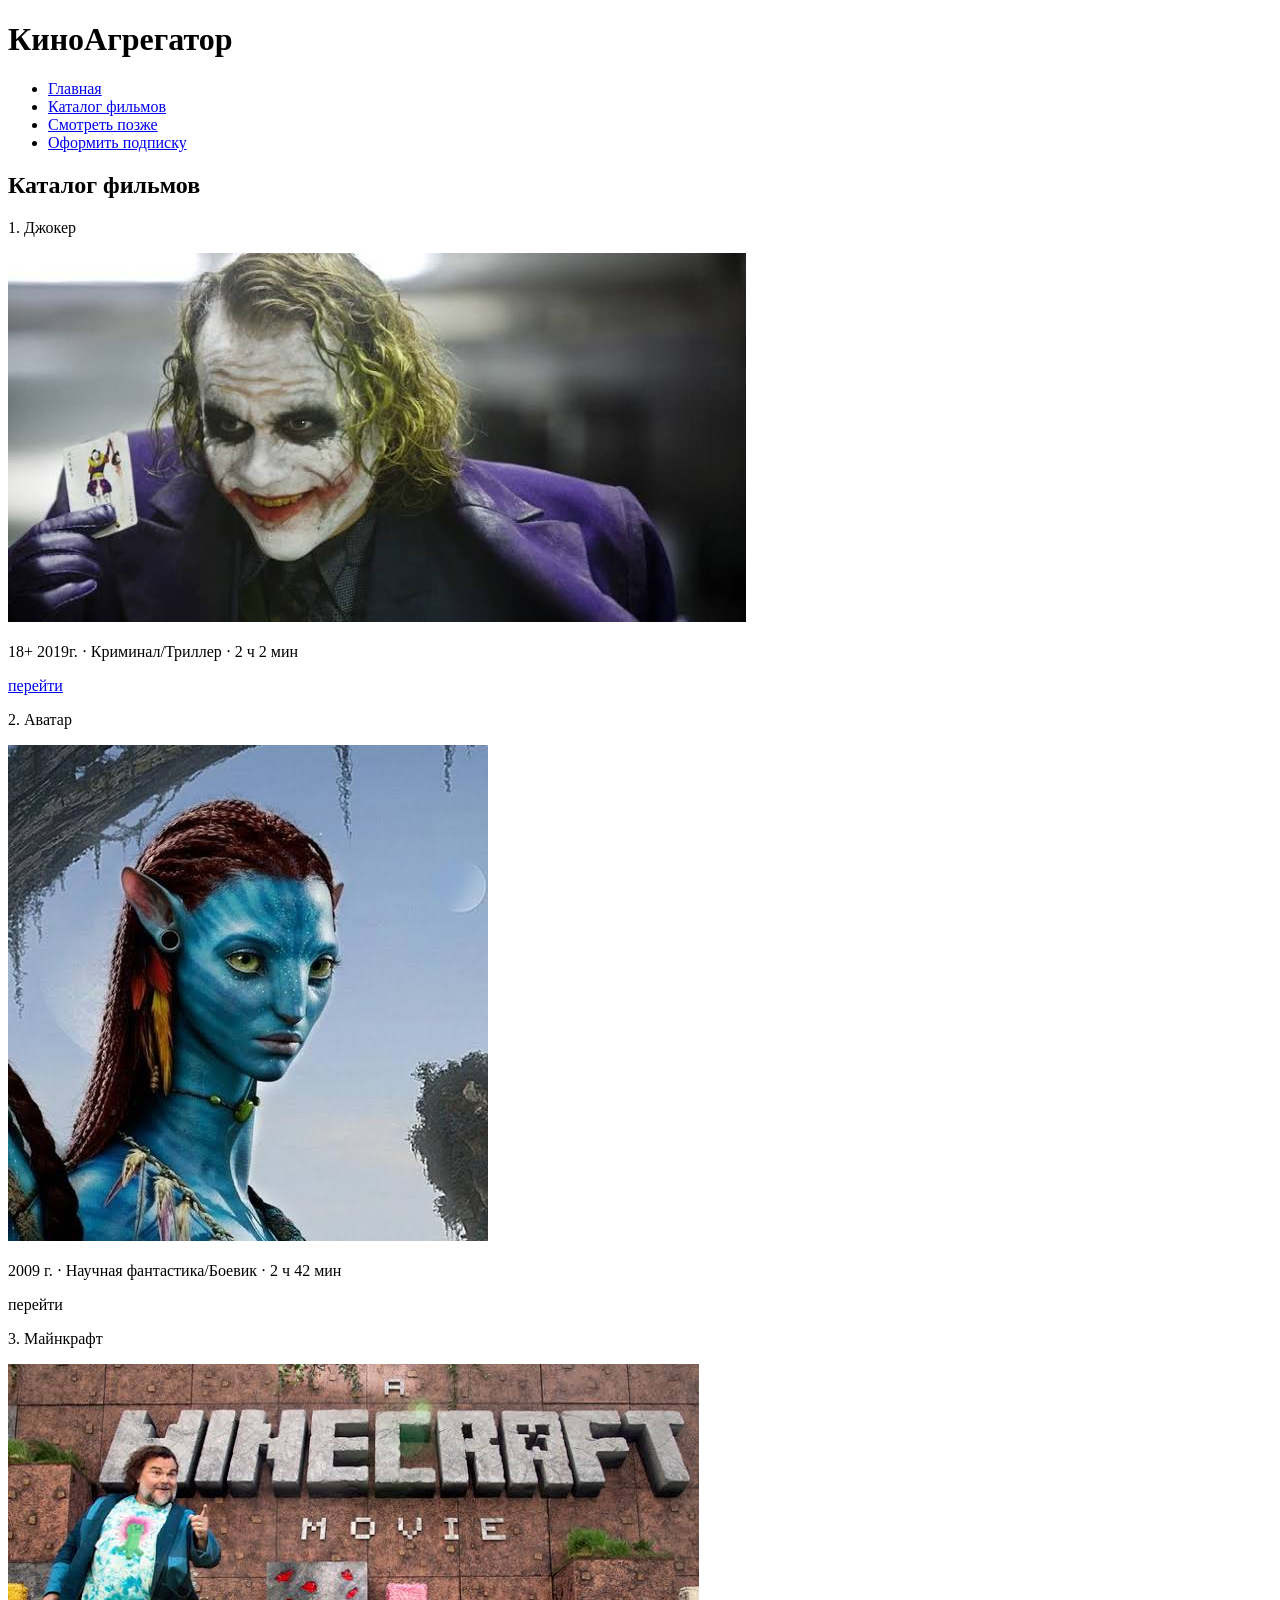
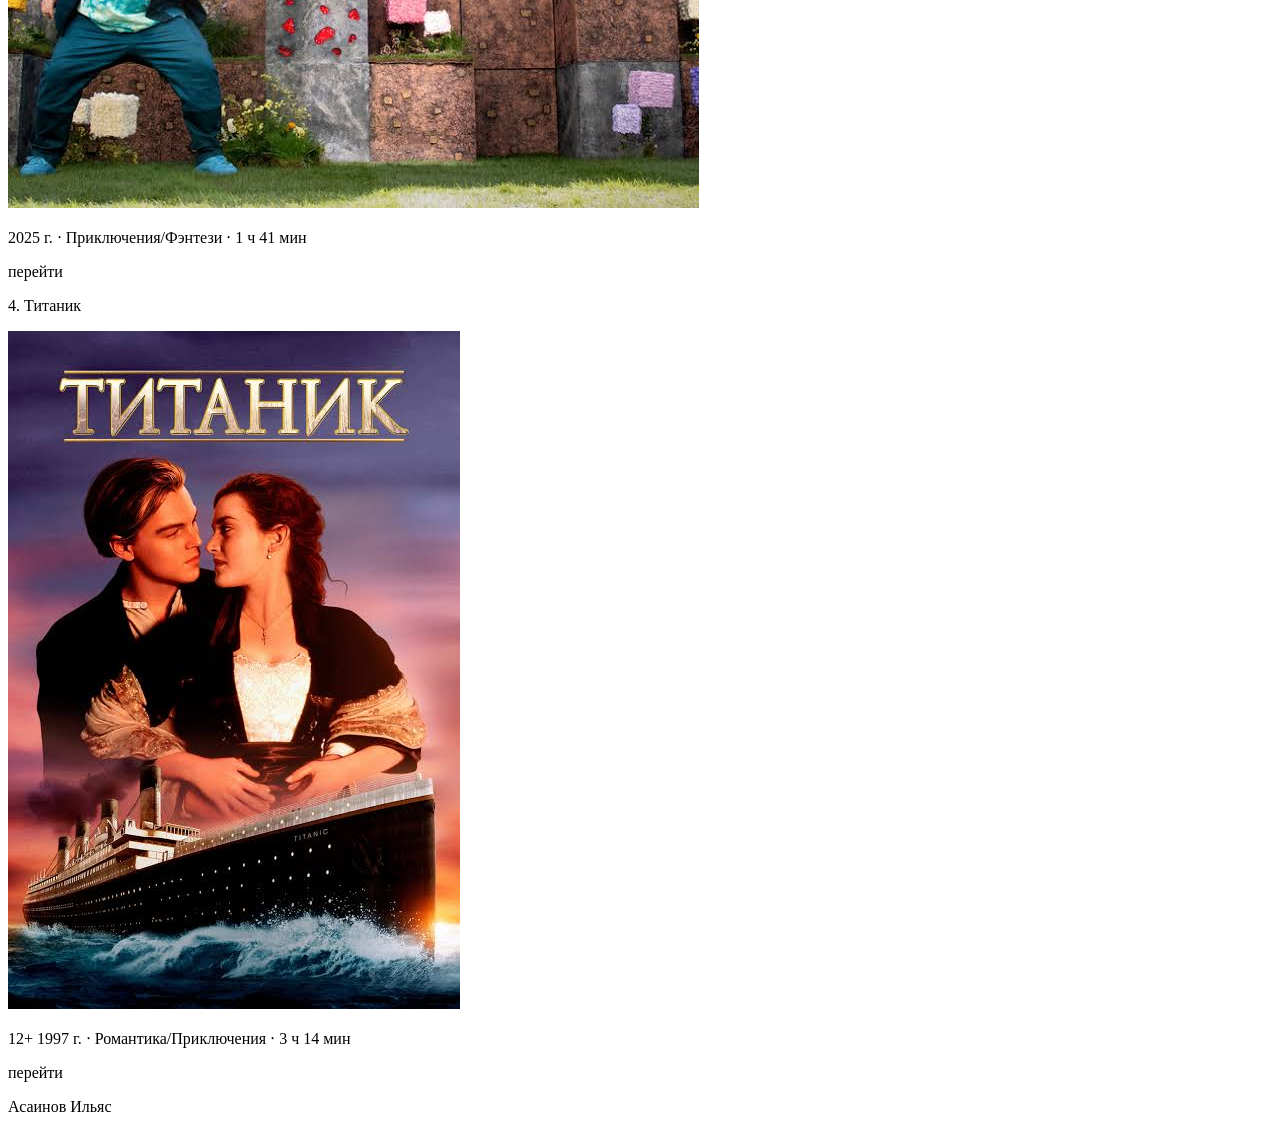
==== catalog.html @ 684217e0 "lab2" ====
<!DOCTYPE html>
<html lang="ru"> 
    <head> 
        <meta charset="UTF-8"> 
        <meta name="viewport" content="width=device-width, initial-scale=1.0"> 
        <title>КиноАгрегатор</title> 
    </head> 
    <body> 
        <header>
            <h1>КиноАгрегатор</h1>
            <ul>
                <li><a href="index.html">Главная</a></li>
                <li><a href="catalog.html">Каталог фильмов</a></li>
                <li><a href="collection.html">Смотреть позже</a></li>
                <li><a href="checkout.html">Оформить подписку</a></li>
            </ul>
        </header>
        <main>
            <h2>Каталог фильмов</h2>
            <section>
            <p>1. Джокер</p>
            <img src="Джокер.jpg" alt="Баннер сервиса(Джокер)">
            <p>18+ 2019г. ‧ Криминал/Триллер ‧ 2 ч 2 мин</p>
            <a href="detail.html">перейти</a>
            </section>
            <section>
            <p>2. Аватар</p>
            <img src="Аватар.jpg" alt="Баннер сервиса(Джокер)">
            <p>2009 г. ‧ Научная фантастика/Боевик ‧ 2 ч 42 мин</p>
            <p>перейти</p>
            </section>
            <p>3. Майнкрафт</p>
            <img src="Майнкрафт.jpg" alt="Баннер сервиса(Джокер)">
            <p>2025 г. ‧ Приключения/Фэнтези ‧ 1 ч 41 мин</p>
            <p>перейти</p>
            <section>
            <p>4. Титаник</p>
            <img src="Титаник.jpg" alt="Баннер сервиса(Джокер)">
            <p>12+ 1997 г. ‧ Романтика/Приключения ‧ 3 ч 14 мин</p>
            <p>перейти</p>
            </section>
        </main>
        <footer><p>Асаинов Ильяс</p></footer>
    </body> 
</html>
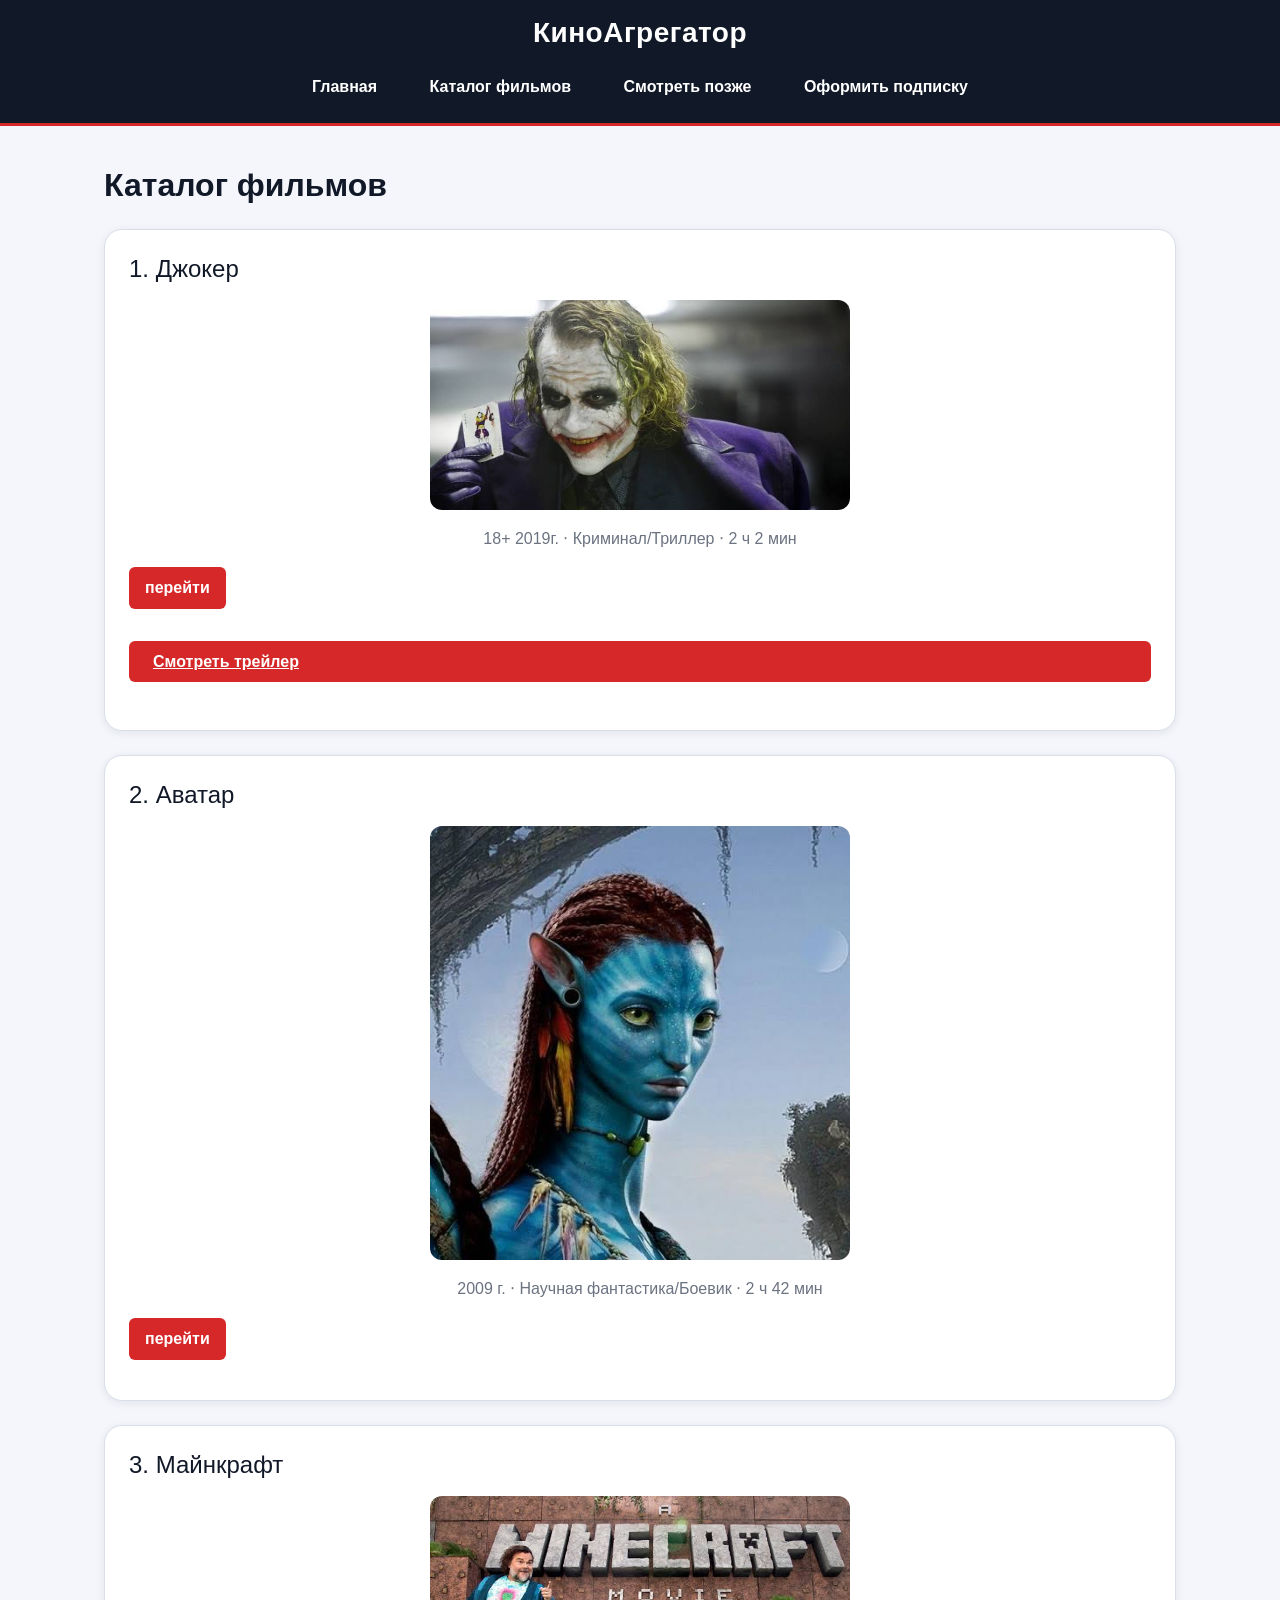
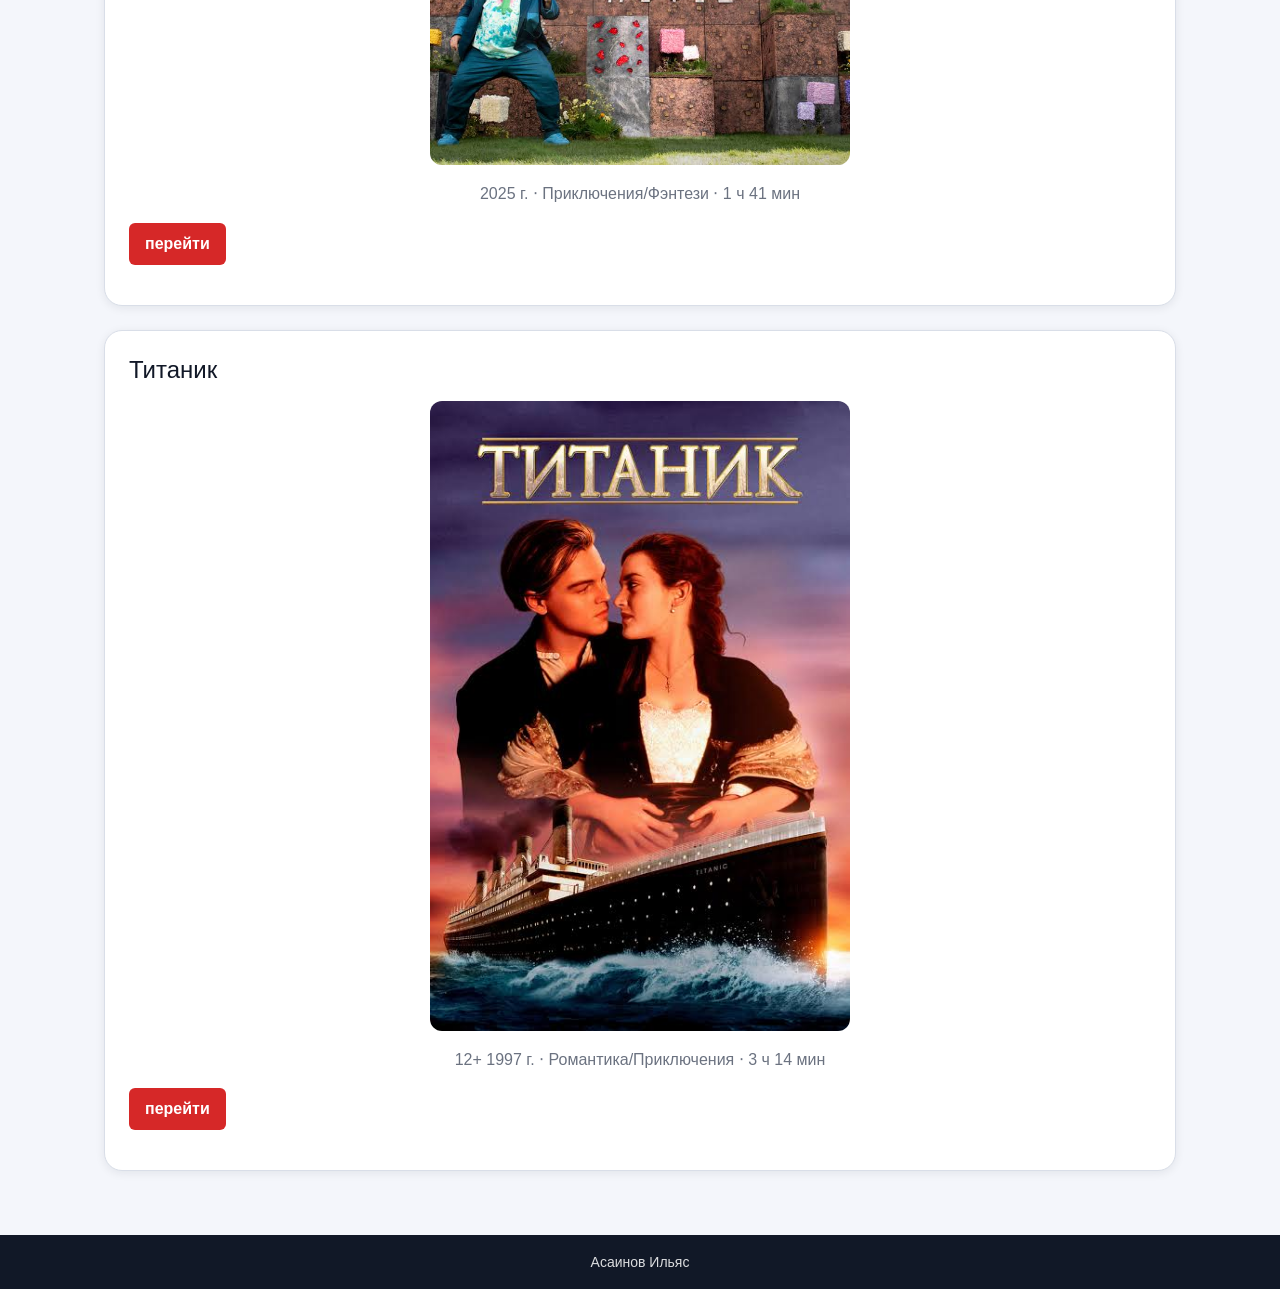
==== commit 2074ead0: "Update catalog.html" ====
--- a/catalog.html
+++ b/catalog.html
@@ -1,45 +1,64 @@
 <!DOCTYPE html>
 <html lang="ru"> 
     <head> 
+        <link rel="stylesheet" href="style.css">
         <meta charset="UTF-8"> 
         <meta name="viewport" content="width=device-width, initial-scale=1.0"> 
         <title>КиноАгрегатор</title> 
     </head> 
     <body> 
-        <header>
-            <h1>КиноАгрегатор</h1>
-            <ul>
-                <li><a href="index.html">Главная</a></li>
-                <li><a href="catalog.html">Каталог фильмов</a></li>
-                <li><a href="collection.html">Смотреть позже</a></li>
-                <li><a href="checkout.html">Оформить подписку</a></li>
-            </ul>
+        <header class="header">
+            <h1 class="header__name">КиноАгрегатор</h1>
+            <nav class="menu">
+                <ul class="menu__list">
+                    <li class="menu__item"><a href="index.html">Главная</a></li>
+                    <li class="menu__item"><a href="catalog.html">Каталог фильмов</a></li>
+                    <li class="menu__item"><a href="collection.html">Смотреть позже</a></li>
+                    <li class="menu__item"><a href="checkout.html">Оформить подписку</a></li>
+                </ul>
+            </nav>
         </header>
-        <main>
-            <h2>Каталог фильмов</h2>
-            <section>
-            <p>1. Джокер</p>
-            <img src="Джокер.jpg" alt="Баннер сервиса(Джокер)">
-            <p>18+ 2019г. ‧ Криминал/Триллер ‧ 2 ч 2 мин</p>
-            <a href="detail.html">перейти</a>
-            </section>
-            <section>
-            <p>2. Аватар</p>
-            <img src="Аватар.jpg" alt="Баннер сервиса(Джокер)">
-            <p>2009 г. ‧ Научная фантастика/Боевик ‧ 2 ч 42 мин</p>
-            <p>перейти</p>
-            </section>
-            <p>3. Майнкрафт</p>
-            <img src="Майнкрафт.jpg" alt="Баннер сервиса(Джокер)">
-            <p>2025 г. ‧ Приключения/Фэнтези ‧ 1 ч 41 мин</p>
-            <p>перейти</p>
-            <section>
-            <p>4. Титаник</p>
-            <img src="Титаник.jpg" alt="Баннер сервиса(Джокер)">
-            <p>12+ 1997 г. ‧ Романтика/Приключения ‧ 3 ч 14 мин</p>
-            <p>перейти</p>
+        <main class="main">
+            <section class="catalog">
+                <h2 class="catalog__name">Каталог фильмов</h2>
+                <div class="movie-card">
+                    <p class="movie-card__name">1. Джокер</p>
+                    <img src="Джокер.jpg" alt="Баннер сервиса(Джокер)" class="movie-card__picture">
+                    <p class="movie-card__description">18+ 2019г. ‧ Криминал/Триллер ‧ 2 ч 2 мин</p>
+                    <a href="detail.html" class="movie-card__link">перейти</a>
+
+                    <a href="#trailer-modal" class="form__button detail__trigger">Смотреть трейлер</a>
+
+                    <div class="modal" id="trailer-modal">
+                    <div class="modal__dialog">
+                        <a href="#!" class="modal__close" aria-label="Закрыть">&times;</a>
+                        <h3 class="modal__title">Трейлер — Джокер (2019)</h3>
+                        <video class="modal__player" controls>
+                        <source src="trailer.mp4" type="video/mp4">
+                        </video>
+                    </div>
+                    </div>
+                </div>
+                <div class="movie-card">
+                    <p class="movie-card__name">2. Аватар</p>
+                    <img src="Аватар.jpg" alt="Обложка фильма Аватар" class="movie-card__picture">
+                    <p class="movie-card__description">2009 г. ‧ Научная фантастика/Боевик ‧ 2 ч 42 мин</p>
+                    <p class="movie-card__link">перейти</p>
+                </div>
+                <div class="movie-card">
+                    <p class="movie-card__name">3. Майнкрафт</p>
+                    <img src="Майнкрафт.jpg" alt="Обложка фильма Майнкрафт)" class="movie-card__picture">
+                    <p class="movie-card__description">2025 г. ‧ Приключения/Фэнтези ‧ 1 ч 41 мин</p>
+                    <p class="movie-card__link">перейти</p>
+                </div>
+                <div class="movie-card">
+                    <p class="movie-card__name"> Титаник</p>
+                    <img src="Титаник.jpg" alt="Обложка фильма Титаник" class="movie-card__picture">
+                    <p class="movie-card__description">12+ 1997 г. ‧ Романтика/Приключения ‧ 3 ч 14 мин</p>
+                    <p class="movie-card__link">перейти</p>
+                </div>
             </section>
         </main>
-        <footer><p>Асаинов Ильяс</p></footer>
+        <footer class="footer"><p class="footer__text">Асаинов Ильяс</p></footer>
     </body> 
-</html> +</html> 
--- a/style.css
+++ b/style.css
@@ -0,0 +1,370 @@
+*,
+*::before,
+*::after {
+  box-sizing: border-box;
+}
+
+body {
+  margin: 0;
+  padding: 0;
+  font-family: "Segoe UI", "Roboto", Arial, sans-serif;
+  font-size: 16px;
+  line-height: 1.6;
+  color: #1f2937;
+  background-color: #f4f6fb;
+}
+
+.form__button, .main__confirm {
+  display: inline-block;
+  padding: 8px 24px;
+  color: #fff;
+  font: inherit;
+  font-weight: 700;
+  cursor: pointer;
+  background-color: #d62828;
+  border: 0;
+  border-radius: 6px;
+  transition: background-color 0.25s ease, transform 0.25s ease, box-shadow 0.25s ease;
+}
+.form__button:hover, .main__confirm:hover {
+  background-color: #a61e1e;
+  transform: translateY(-2px);
+  box-shadow: 0 2px 10px rgba(17, 24, 39, 0.08);
+}
+.form__button:focus-visible, .main__confirm:focus-visible {
+  outline: 3px solid rgba(214, 40, 40, 0.35);
+  outline-offset: 2px;
+}
+
+.detail__trigger {
+  display: block;
+  margin: 16px auto 24px;
+}
+
+.header {
+  padding: 16px 24px;
+  color: #fff;
+  background-color: #111827;
+  border-bottom: 3px solid #d62828;
+}
+.header__name {
+  margin: 0 0 16px;
+  font-size: 28px;
+  line-height: 1.2;
+  text-align: center;
+  letter-spacing: 0.5px;
+}
+
+.menu__list {
+  margin: 0;
+  padding: 0;
+  text-align: center;
+  list-style: none;
+}
+.menu__item {
+  display: inline-block;
+  margin: 0 8px;
+}
+.menu__item a {
+  display: inline-block;
+  padding: 8px 16px;
+  color: #fff;
+  font-weight: 600;
+  text-decoration: none;
+  border-radius: 6px;
+  transition: background-color 0.25s ease, color 0.25s ease;
+}
+.menu__item a:hover, .menu__item a:focus-visible {
+  color: #fff;
+  background-color: #d62828;
+  outline: none;
+}
+
+.main {
+  width: 100%;
+  max-width: 1120px;
+  margin: 0 auto;
+  padding: 40px 24px;
+}
+.main__name {
+  margin: 0 0 24px;
+  font-size: 32px;
+  line-height: 1.2;
+  color: #111827;
+}
+.main__discription-site {
+  margin: 0 0 8px;
+  color: #6b7280;
+}
+.main__picture-site {
+  display: block;
+  width: 100%;
+  max-width: 720px;
+  height: auto;
+  margin: 24px auto;
+  -o-object-fit: cover;
+     object-fit: cover;
+  border-radius: 18px;
+  box-shadow: 0 2px 10px rgba(17, 24, 39, 0.08);
+}
+.main__discription-picture {
+  margin: 0 0 24px;
+  color: #6b7280;
+  font-style: italic;
+  text-align: center;
+}
+.main__picture {
+  display: block;
+  width: 100%;
+  max-width: 520px;
+  height: auto;
+  margin: 0 auto 16px;
+  -o-object-fit: cover;
+     object-fit: cover;
+  border-radius: 12px;
+}
+.main__discription {
+  margin: 0 0 16px;
+  color: #6b7280;
+  font-size: 18px;
+  text-align: center;
+}
+.main__rticle {
+  margin: 0 0 24px;
+  padding: 24px;
+  background-color: #ffffff;
+  border: 1px solid #d9dee8;
+  border-radius: 12px;
+  box-shadow: 0 2px 10px rgba(17, 24, 39, 0.08);
+}
+.main__section {
+  margin-bottom: 24px;
+}
+.main__records {
+  padding: 24px;
+  color: #6b7280;
+  line-height: 1.8;
+  background-color: #ffffff;
+  border-left: 4px solid #d62828;
+  border-radius: 12px;
+  box-shadow: 0 2px 10px rgba(17, 24, 39, 0.08);
+}
+.main__tarif, .main__contact, .main__pay {
+  margin: 0 0 24px;
+  padding: 24px;
+  background-color: #ffffff;
+  border: 1px solid #d9dee8;
+  border-radius: 12px;
+  box-shadow: 0 2px 10px rgba(17, 24, 39, 0.08);
+}
+.main__plan-name, .main__contact-name, .main__pay-method {
+  padding: 0 8px;
+  color: #111827;
+  font-weight: 700;
+}
+.main__label-tarif, .main__label-email, .main__start-date, .main__label-card, .main__label-sbp, .main__label-auto {
+  display: block;
+  margin: 0 0 8px;
+  color: #111827;
+  font-weight: 600;
+}
+.main__plan, .main__input-email, .main__input-start-date {
+  display: block;
+  width: 100%;
+  max-width: 520px;
+  margin: 0 0 16px;
+  padding: 8px 16px;
+  color: #1f2937;
+  font: inherit;
+  background-color: #fff;
+  border: 1px solid #d9dee8;
+  border-radius: 6px;
+  transition: border-color 0.25s ease, box-shadow 0.25s ease;
+}
+.main__plan:focus, .main__input-email:focus, .main__input-start-date:focus {
+  border-color: #d62828;
+  outline: none;
+  box-shadow: 0 0 0 3px rgba(214, 40, 40, 0.15);
+}
+.main__option {
+  color: #1f2937;
+}
+.main__input-card, .main__input-sbp, .main__input-auto {
+  margin-right: 8px;
+  accent-color: #d62828;
+}
+.main__confirm {
+  display: block;
+  margin: 0 auto;
+}
+
+.mian__name {
+  margin: 0 0 24px;
+  font-size: 32px;
+  line-height: 1.2;
+  color: #111827;
+}
+
+.catalog__name {
+  margin: 0 0 24px;
+  font-size: 32px;
+  line-height: 1.2;
+  color: #111827;
+}
+
+.movie-card {
+  margin: 0 0 24px;
+  padding: 24px;
+  background-color: #ffffff;
+  border: 1px solid #d9dee8;
+  border-radius: 18px;
+  box-shadow: 0 2px 10px rgba(17, 24, 39, 0.08);
+}
+.movie-card__name {
+  margin: 0 0 16px;
+  font-size: 24px;
+  line-height: 1.25;
+  color: #111827;
+}
+.movie-card__picture {
+  display: block;
+  width: 100%;
+  max-width: 420px;
+  height: auto;
+  margin: 0 auto 16px;
+  -o-object-fit: cover;
+     object-fit: cover;
+  border-radius: 12px;
+}
+.movie-card__description {
+  margin: 0 0 16px;
+  color: #6b7280;
+  text-align: center;
+}
+.movie-card__link {
+  display: inline-block;
+  margin: 0 8px 16px 0;
+  padding: 8px 16px;
+  color: #fff;
+  font-weight: 600;
+  text-decoration: none;
+  cursor: pointer;
+  background-color: #d62828;
+  border-radius: 6px;
+  transition: background-color 0.25s ease, transform 0.25s ease;
+}
+.movie-card__link:hover, .movie-card__link:focus-visible {
+  background-color: #a61e1e;
+  transform: translateY(-2px);
+  outline: none;
+}
+
+.table {
+  width: 100%;
+  overflow: hidden;
+  background-color: #ffffff;
+  border: 1px solid #d9dee8;
+  border-collapse: collapse;
+  border-radius: 12px;
+  box-shadow: 0 2px 10px rgba(17, 24, 39, 0.08);
+}
+.table__head {
+  color: #fff;
+  background-color: #111827;
+}
+.table__line {
+  border-bottom: 1px solid #d9dee8;
+}
+.table__item {
+  padding: 16px;
+  color: inherit;
+  font-weight: 500;
+  text-align: left;
+}
+.table__head .table__item {
+  color: #fff;
+  font-weight: 700;
+}
+.table__body .table__line:nth-child(even) {
+  background-color: #f8fafc;
+}
+.table__body .table__line:hover {
+  background-color: rgba(214, 40, 40, 0.06);
+}
+
+.footer {
+  padding: 16px 24px;
+  color: #fff;
+  text-align: center;
+  background-color: #111827;
+}
+.footer__text {
+  margin: 0;
+  color: rgba(255, 255, 255, 0.85);
+  font-size: 14px;
+}
+
+.modal {
+  display: none;
+  position: fixed;
+  top: 0;
+  right: 0;
+  bottom: 0;
+  left: 0;
+  z-index: 1000;
+  padding: 24px;
+  background-color: rgba(17, 24, 39, 0.78);
+}
+.modal__dialog {
+  position: absolute;
+  top: 50%;
+  left: 50%;
+  width: calc(100% - 48px);
+  max-width: 900px;
+  padding: 24px;
+  background-color: #ffffff;
+  border-radius: 18px;
+  box-shadow: 0 24px 70px rgba(17, 24, 39, 0.35);
+  transform: translate(-50%, -50%);
+}
+.modal__close {
+  position: absolute;
+  top: 8px;
+  right: 8px;
+  width: 40px;
+  height: 40px;
+  color: #fff;
+  font-size: 28px;
+  line-height: 1;
+  cursor: pointer;
+  background-color: #111827;
+  border: 0;
+  border-radius: 50%;
+  transition: background-color 0.25s ease, transform 0.25s ease;
+}
+.modal__close:hover {
+  background-color: #d62828;
+  transform: rotate(90deg);
+}
+.modal__close:focus-visible {
+  outline: 3px solid rgba(214, 40, 40, 0.35);
+  outline-offset: 2px;
+}
+.modal__title {
+  margin: 0 40px 16px 0;
+  color: #111827;
+  font-size: 22px;
+  line-height: 1.3;
+}
+.modal__player {
+  display: block;
+  width: 100%;
+  max-height: 70vh;
+  background-color: #000;
+  border-radius: 12px;
+}
+
+.modal:target,
+.modal_open {
+  display: block;
+}/*# sourceMappingURL=style.css.map */
